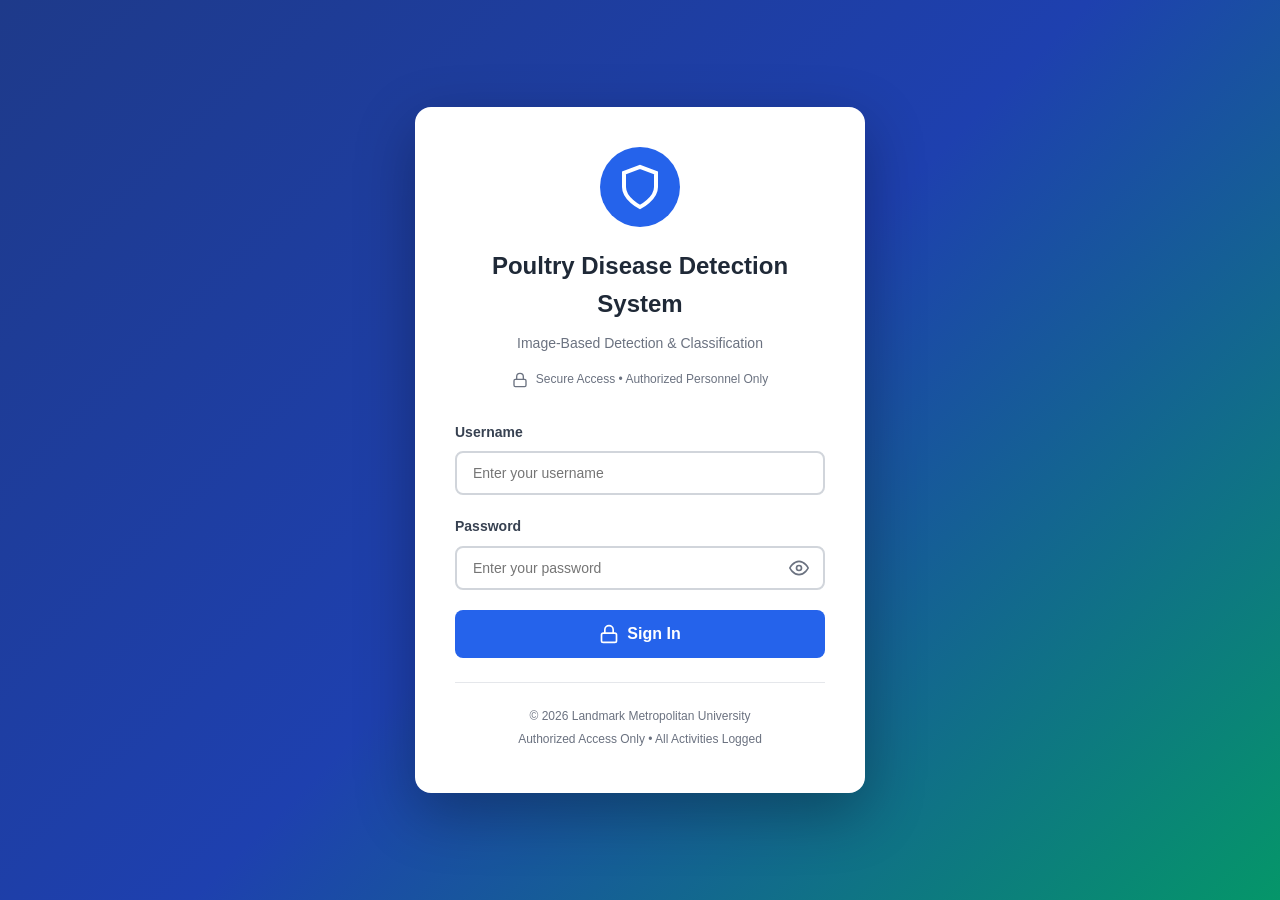
==== admin.html @ 33c9f05f "Add files via upload" ====
<!DOCTYPE html>
<html lang="en">
<head>
    <meta charset="UTF-8">
    <meta name="viewport" content="width=device-width, initial-scale=1.0">
    <title>Administrator Dashboard - Poultry Disease Detection</title>
    <link rel="stylesheet" href="styles.css">
</head>
<body>
    <div class="dashboard">
        <!-- Top Navigation -->
        <div class="top-nav">
            <div class="nav-container">
                <div class="nav-brand">
                    <svg class="nav-logo" viewBox="0 0 24 24" fill="none" stroke="currentColor" stroke-width="2">
                        <path d="M12 22s8-4 8-10V5l-8-3-8 3v7c0 6 8 10 8 10z"></path>
                    </svg>
                    <div>
                        <h1>Administrator Portal</h1>
                        <p id="adminName">System Administrator</p>
                    </div>
                </div>
                <div class="nav-actions">
                    <div class="nav-user">
                        <svg viewBox="0 0 24 24" fill="none" stroke="currentColor" stroke-width="2">
                            <path d="M20 21v-2a4 4 0 0 0-4-4H8a4 4 0 0 0-4 4v2"></path>
                            <circle cx="12" cy="7" r="4"></circle>
                        </svg>
                        <span id="userName">Admin</span>
                    </div>
                    <button class="logout-btn" onclick="logout()">
                        <svg viewBox="0 0 24 24" fill="none" stroke="currentColor" stroke-width="2">
                            <path d="M9 21H5a2 2 0 0 1-2-2V5a2 2 0 0 1 2-2h4"></path>
                            <polyline points="16 17 21 12 16 7"></polyline>
                            <line x1="21" y1="12" x2="9" y2="12"></line>
                        </svg>
                        Logout
                    </button>
                </div>
            </div>
        </div>

        <!-- Main Content -->
        <div class="main-content">
            <!-- Page Header -->
            <div class="page-header admin">
                <h1>System Administration</h1>
                <p>Manage farms, users, and system configuration</p>
            </div>

            <!-- Statistics -->
            <div class="stats-grid" id="statsGrid">
                <!-- Stats will be loaded here -->
            </div>

            <!-- Tabs -->
            <div class="card">
                <div class="tabs">
                    <button class="tab active" onclick="switchTab('farms')">Farm Management</button>
                    <button class="tab" onclick="switchTab('users')">User Management</button>
                    <button class="tab" onclick="switchTab('system')">System Configuration</button>
                </div>

                <!-- Farms Tab -->
                <div id="farmsTab" class="tab-content active">
                    <div class="card-header">
                        <h2 class="card-title">Registered Farms</h2>
                        <button class="btn btn-primary" onclick="openAddFarmModal()">
                            <svg viewBox="0 0 24 24" fill="none" stroke="currentColor" stroke-width="2">
                                <line x1="12" y1="5" x2="12" y2="19"></line>
                                <line x1="5" y1="12" x2="19" y2="12"></line>
                            </svg>
                            Add Farm
                        </button>
                    </div>
                    <div class="table-container">
                        <table id="farmsTable">
                            <thead>
                                <tr>
                                    <th>Farm Name</th>
                                    <th>Location</th>
                                    <th>Total Chicks</th>
                                    <th>Device ID</th>
                                    <th>Status</th>
                                    <th>Installed</th>
                                    <th>Actions</th>
                                </tr>
                            </thead>
                            <tbody id="farmsTableBody">
                                <!-- Farms will be loaded here -->
                            </tbody>
                        </table>
                    </div>
                    <div id="noFarms" class="empty-state" style="display: none;">
                        <svg viewBox="0 0 24 24" fill="none" stroke="currentColor" stroke-width="2">
                            <rect x="3" y="4" width="18" height="18" rx="2" ry="2"></rect>
                            <line x1="16" y1="2" x2="16" y2="6"></line>
                            <line x1="8" y1="2" x2="8" y2="6"></line>
                            <line x1="3" y1="10" x2="21" y2="10"></line>
                        </svg>
                        <p>No farms registered yet</p>
                        <small>Click "Add Farm" to register a new farm</small>
                    </div>
                </div>

                <!-- Users Tab -->
                <div id="usersTab" class="tab-content">
                    <div class="card-header">
                        <h2 class="card-title">System Users</h2>
                        <button class="btn btn-primary" onclick="openAddUserModal()">
                            <svg viewBox="0 0 24 24" fill="none" stroke="currentColor" stroke-width="2">
                                <line x1="12" y1="5" x2="12" y2="19"></line>
                                <line x1="5" y1="12" x2="19" y2="12"></line>
                            </svg>
                            Add User
                        </button>
                    </div>
                    <div class="table-container">
                        <table id="usersTable">
                            <thead>
                                <tr>
                                    <th>Name</th>
                                    <th>Username</th>
                                    <th>Role</th>
                                    <th>Email</th>
                                    <th>Phone</th>
                                    <th>Farm/Assignment</th>
                                    <th>Actions</th>
                                </tr>
                            </thead>
                            <tbody id="usersTableBody">
                                <!-- Users will be loaded here -->
                            </tbody>
                        </table>
                    </div>
                </div>

                <!-- System Tab -->
                <div id="systemTab" class="tab-content">
                    <h2 class="card-title mb-3">System Configuration</h2>
                    
                    <div class="form-group">
                        <label>Scan Interval Range</label>
                        <div class="form-grid">
                            <div>
                                <label>Minimum (hours)</label>
                                <input type="number" id="minScanInterval" value="2" min="1" max="24" class="form-control">
                            </div>
                            <div>
                                <label>Maximum (hours)</label>
                                <input type="number" id="maxScanInterval" value="4" min="1" max="24" class="form-control">
                            </div>
                        </div>
                        <small style="color: #6b7280; display: block; margin-top: 8px;">
                            ℹ️ This interval applies to all farms for automatic scanning
                        </small>
                    </div>

                    <div class="form-group">
                        <label>Alert Thresholds</label>
                        <div class="form-grid">
                            <div>
                                <label>Medium Risk (%)</label>
                                <input type="number" id="mediumRiskThreshold" value="15" min="0" max="100" class="form-control">
                            </div>
                            <div>
                                <label>High Risk (%)</label>
                                <input type="number" id="highRiskThreshold" value="30" min="0" max="100" class="form-control">
                            </div>
                        </div>
                    </div>

                    <div class="card" style="background: #f9fafb; padding: 20px; margin-top: 20px;">
                        <h3 class="mb-2">Model Information</h3>
                        <div class="form-grid">
                            <div>
                                <label>Detection Model</label>
                                <p style="font-weight: 600;">YOLOv5 v2.1</p>
                            </div>
                            <div>
                                <label>Classification Model</label>
                                <p style="font-weight: 600;">CNN ResNet50 v1.5</p>
                            </div>
                            <div>
                                <label>Last Updated</label>
                                <p style="font-weight: 600;">2026-02-01</p>
                            </div>
                            <div>
                                <label>Model Accuracy</label>
                                <p style="font-weight: 600;">94.9%</p>
                            </div>
                        </div>
                    </div>

                    <div style="margin-top: 24px; text-align: right;">
                        <button class="btn btn-primary" onclick="saveSystemConfig()">
                            Save Configuration
                        </button>
                    </div>
                </div>
            </div>
        </div>
    </div>

    <!-- Add/Edit Farm Modal -->
    <div id="farmModal" class="modal">
        <div class="modal-content">
            <div class="modal-header">
                <h2 id="farmModalTitle">Add New Farm</h2>
                <button class="close-modal" onclick="closeFarmModal()">
                    <svg viewBox="0 0 24 24" fill="none" stroke="currentColor" stroke-width="2">
                        <line x1="18" y1="6" x2="6" y2="18"></line>
                        <line x1="6" y1="6" x2="18" y2="18"></line>
                    </svg>
                </button>
            </div>
            <form id="farmForm">
                <input type="hidden" id="farmId">
                <div class="form-grid">
                    <div class="form-group full-width">
                        <label for="farmName">Farm Name *</label>
                        <input type="text" id="farmName" required>
                    </div>
                    <div class="form-group full-width">
                        <label for="farmLocation">Location *</label>
                        <input type="text" id="farmLocation" required>
                    </div>
                    <div class="form-group">
                        <label for="farmChicks">Total Chicks *</label>
                        <input type="number" id="farmChicks" required min="1">
                    </div>
                    <div class="form-group">
                        <label for="farmDevice">Device ID *</label>
                        <input type="text" id="farmDevice" required>
                    </div>
                    <div class="form-group">
                        <label for="farmStatus">Status</label>
                        <select id="farmStatus">
                            <option value="active">Active</option>
                            <option value="maintenance">Maintenance</option>
                            <option value="inactive">Inactive</option>
                        </select>
                    </div>
                    <div class="form-group">
                        <label for="farmInstallDate">Install Date *</label>
                        <input type="date" id="farmInstallDate" required>
                    </div>
                    <div class="form-group full-width">
                        <label for="farmImage">Farm Thermal Camera Image/Video *</label>
                        <input type="file" id="farmImage" accept="image/*,video/*" onchange="previewFarmMedia(event)">
                        <small style="color: #6b7280; display: block; margin-top: 4px;">
                            Upload an image or video of the farm's thermal camera feed
                        </small>
                    </div>
                    <div class="form-group full-width" id="mediaPreviewContainer" style="display: none;">
                        <label>Preview</label>
                        <div style="border: 2px solid #e5e7eb; border-radius: 8px; padding: 16px; background: #f9fafb;">
                            <img id="imagePreview" style="display: none; max-width: 100%; border-radius: 4px;" />
                            <video id="videoPreview" style="display: none; max-width: 100%; border-radius: 4px;" controls></video>
                        </div>
                    </div>
                </div>
                <div class="modal-footer">
                    <button type="button" class="btn btn-secondary" onclick="closeFarmModal()">Cancel</button>
                    <button type="submit" class="btn btn-primary">Save Farm</button>
                </div>
            </form>
        </div>
    </div>

    <!-- Add/Edit User Modal -->
    <div id="userModal" class="modal">
        <div class="modal-content">
            <div class="modal-header">
                <h2 id="userModalTitle">Add New User</h2>
                <button class="close-modal" onclick="closeUserModal()">
                    <svg viewBox="0 0 24 24" fill="none" stroke="currentColor" stroke-width="2">
                        <line x1="18" y1="6" x2="6" y2="18"></line>
                        <line x1="6" y1="6" x2="18" y2="18"></line>
                    </svg>
                </button>
            </div>
            <form id="userForm">
                <input type="hidden" id="userId">
                <div class="form-grid">
                    <div class="form-group">
                        <label for="userFullName">Full Name *</label>
                        <input type="text" id="userFullName" required>
                    </div>
                    <div class="form-group">
                        <label for="userRole">Role *</label>
                        <select id="userRole" onchange="handleRoleChange()" required>
                            <option value="">Select Role</option>
                            <option value="farmer">Farmer</option>
                            <option value="veterinarian">Veterinarian</option>
                            <option value="administrator">Administrator</option>
                        </select>
                    </div>
                    <div class="form-group">
                        <label for="userUsername">Username *</label>
                        <input type="text" id="userUsername" required>
                    </div>
                    <div class="form-group">
                        <label for="userPassword">Password *</label>
                        <input type="password" id="userPassword" required>
                    </div>
                    <div class="form-group">
                        <label for="userEmail">Email *</label>
                        <input type="email" id="userEmail" required>
                    </div>
                    <div class="form-group">
                        <label for="userPhone">Phone</label>
                        <input type="tel" id="userPhone">
                    </div>
                    <div class="form-group full-width" id="farmAssignmentGroup" style="display: none;">
                        <label id="farmAssignmentLabel">Assign Farm</label>
                        <select id="userFarm" multiple size="5">
                            <!-- Farms will be loaded here -->
                        </select>
                        <small style="color: #6b7280; display: block; margin-top: 4px;">Hold Ctrl/Cmd to select multiple farms</small>
                    </div>
                </div>
                <div class="modal-footer">
                    <button type="button" class="btn btn-secondary" onclick="closeUserModal()">Cancel</button>
                    <button type="submit" class="btn btn-primary">Save User</button>
                </div>
            </form>
        </div>
    </div>

    <script src="app.js"></script>
    <script src="admin.js"></script>
</body>
</html>
---- styles.css ----
/* Reset and Base Styles */
* {
    margin: 0;
    padding: 0;
    box-sizing: border-box;
}

body {
    font-family: -apple-system, BlinkMacSystemFont, 'Segoe UI', Roboto, 'Helvetica Neue', Arial, sans-serif;
    line-height: 1.6;
    color: #333;
    background-color: #f5f5f5;
}

/* Login Page Styles */
.login-container {
    min-height: 100vh;
    display: flex;
    align-items: center;
    justify-content: center;
    background: linear-gradient(135deg, #1e3a8a 0%, #1e40af 50%, #059669 100%);
    padding: 20px;
}

.login-box {
    background: white;
    border-radius: 16px;
    box-shadow: 0 20px 60px rgba(0, 0, 0, 0.3);
    max-width: 450px;
    width: 100%;
    padding: 40px;
}

.login-header {
    text-align: center;
    margin-bottom: 32px;
}

.logo-circle {
    width: 80px;
    height: 80px;
    background: #2563eb;
    border-radius: 50%;
    display: flex;
    align-items: center;
    justify-content: center;
    margin: 0 auto 20px;
    color: white;
}

.login-header h1 {
    font-size: 24px;
    font-weight: 700;
    color: #1f2937;
    margin-bottom: 8px;
}

.subtitle {
    color: #6b7280;
    font-size: 14px;
    margin-bottom: 16px;
}

.secure-badge {
    display: flex;
    align-items: center;
    justify-content: center;
    gap: 8px;
    color: #6b7280;
    font-size: 12px;
}

.secure-badge svg {
    color: #6b7280;
}

.login-form {
    margin-bottom: 24px;
}

.form-group {
    margin-bottom: 20px;
}

.form-group label {
    display: block;
    font-size: 14px;
    font-weight: 600;
    color: #374151;
    margin-bottom: 8px;
}

.form-group input {
    width: 100%;
    padding: 12px 16px;
    border: 2px solid #d1d5db;
    border-radius: 8px;
    font-size: 14px;
    transition: all 0.3s;
}

.form-group input:focus {
    outline: none;
    border-color: #2563eb;
}

.password-input {
    position: relative;
}

.toggle-password {
    position: absolute;
    right: 12px;
    top: 50%;
    transform: translateY(-50%);
    background: none;
    border: none;
    cursor: pointer;
    color: #6b7280;
    padding: 4px;
    display: flex;
    align-items: center;
}

.toggle-password:hover {
    color: #374151;
}

.error-message {
    background: #fef2f2;
    border-left: 4px solid #ef4444;
    padding: 12px;
    border-radius: 8px;
    display: flex;
    align-items: center;
    gap: 8px;
    margin-bottom: 20px;
}

.error-message svg {
    color: #ef4444;
    flex-shrink: 0;
}

.error-message span {
    color: #b91c1c;
    font-size: 14px;
    font-weight: 600;
}

.login-button {
    width: 100%;
    padding: 14px;
    background: #2563eb;
    color: white;
    border: none;
    border-radius: 8px;
    font-size: 16px;
    font-weight: 600;
    cursor: pointer;
    display: flex;
    align-items: center;
    justify-content: center;
    gap: 8px;
    transition: background 0.3s;
}

.login-button:hover {
    background: #1d4ed8;
}

.login-footer {
    text-align: center;
    padding-top: 24px;
    border-top: 1px solid #e5e7eb;
    color: #6b7280;
    font-size: 12px;
}

.login-footer p {
    margin-bottom: 4px;
}

/* Dashboard Styles */
.dashboard {
    min-height: 100vh;
    display: flex;
    flex-direction: column;
}

.top-nav {
    background: white;
    border-bottom: 1px solid #e5e7eb;
    box-shadow: 0 1px 3px rgba(0, 0, 0, 0.1);
}

.nav-container {
    max-width: 1400px;
    margin: 0 auto;
    padding: 16px 24px;
    display: flex;
    align-items: center;
    justify-content: space-between;
}

.nav-brand {
    display: flex;
    align-items: center;
    gap: 16px;
}

.nav-logo {
    width: 40px;
    height: 40px;
    color: #2563eb;
}

.nav-brand h1 {
    font-size: 18px;
    font-weight: 700;
    color: #1f2937;
}

.nav-brand p {
    font-size: 13px;
    color: #6b7280;
}

.nav-actions {
    display: flex;
    align-items: center;
    gap: 12px;
}

.nav-user {
    display: flex;
    align-items: center;
    gap: 8px;
    background: #f3f4f6;
    padding: 8px 16px;
    border-radius: 8px;
}

.nav-user svg {
    color: #6b7280;
    width: 20px;
    height: 20px;
}

.nav-user span {
    font-size: 14px;
    font-weight: 600;
    color: #374151;
}

.logout-btn {
    display: flex;
    align-items: center;
    gap: 8px;
    padding: 10px 20px;
    background: #ef4444;
    color: white;
    border: none;
    border-radius: 8px;
    font-size: 14px;
    font-weight: 600;
    cursor: pointer;
    transition: background 0.3s;
}

.logout-btn:hover {
    background: #dc2626;
}

.logout-btn svg {
    width: 16px;
    height: 16px;
}

.main-content {
    max-width: 1400px;
    margin: 0 auto;
    padding: 24px;
    width: 100%;
}

.page-header {
    background: linear-gradient(135deg, #2563eb 0%, #1d4ed8 100%);
    color: white;
    padding: 32px;
    border-radius: 12px;
    margin-bottom: 24px;
    box-shadow: 0 4px 6px rgba(0, 0, 0, 0.1);
}

.page-header.admin {
    background: linear-gradient(135deg, #7c3aed 0%, #6d28d9 100%);
}

.page-header.farmer {
    background: linear-gradient(135deg, #059669 0%, #047857 100%);
}

.page-header h1 {
    font-size: 32px;
    font-weight: 700;
    margin-bottom: 8px;
}

.page-header p {
    font-size: 14px;
    opacity: 0.9;
}

.stats-grid {
    display: grid;
    grid-template-columns: repeat(auto-fit, minmax(250px, 1fr));
    gap: 20px;
    margin-bottom: 24px;
}

.stat-card {
    background: white;
    padding: 24px;
    border-radius: 12px;
    box-shadow: 0 1px 3px rgba(0, 0, 0, 0.1);
    border-left: 4px solid;
}

.stat-card.blue { border-left-color: #2563eb; }
.stat-card.green { border-left-color: #059669; }
.stat-card.red { border-left-color: #ef4444; }
.stat-card.purple { border-left-color: #7c3aed; }
.stat-card.orange { border-left-color: #f59e0b; }

.stat-header {
    display: flex;
    justify-content: space-between;
    align-items: center;
    margin-bottom: 12px;
}

.stat-icon {
    width: 32px;
    height: 32px;
}

.stat-icon.blue { color: #2563eb; }
.stat-icon.green { color: #059669; }
.stat-icon.red { color: #ef4444; }
.stat-icon.purple { color: #7c3aed; }
.stat-icon.orange { color: #f59e0b; }

.stat-label {
    font-size: 12px;
    color: #6b7280;
}

.stat-value {
    font-size: 36px;
    font-weight: 700;
    color: #1f2937;
    margin-bottom: 4px;
}

.stat-description {
    font-size: 13px;
    color: #6b7280;
}

.card {
    background: white;
    border-radius: 12px;
    box-shadow: 0 1px 3px rgba(0, 0, 0, 0.1);
    padding: 24px;
    margin-bottom: 24px;
}

.card-header {
    display: flex;
    justify-content: space-between;
    align-items: center;
    margin-bottom: 20px;
}

.card-title {
    font-size: 20px;
    font-weight: 700;
    color: #1f2937;
    display: flex;
    align-items: center;
    gap: 8px;
}

.card-title svg {
    width: 24px;
    height: 24px;
    color: #2563eb;
}

.btn {
    padding: 10px 20px;
    border: none;
    border-radius: 8px;
    font-size: 14px;
    font-weight: 600;
    cursor: pointer;
    display: inline-flex;
    align-items: center;
    gap: 8px;
    transition: all 0.3s;
}

.btn svg {
    width: 16px;
    height: 16px;
}

.btn-primary {
    background: #2563eb;
    color: white;
}

.btn-primary:hover {
    background: #1d4ed8;
}

.btn-success {
    background: #059669;
    color: white;
}

.btn-success:hover {
    background: #047857;
}

.btn-danger {
    background: #ef4444;
    color: white;
}

.btn-danger:hover {
    background: #dc2626;
}

.btn-secondary {
    background: #6b7280;
    color: white;
}

.btn-secondary:hover {
    background: #4b5563;
}

.table-container {
    overflow-x: auto;
}

table {
    width: 100%;
    border-collapse: collapse;
}

thead {
    background: #f9fafb;
}

th {
    padding: 12px 16px;
    text-align: left;
    font-size: 12px;
    font-weight: 600;
    color: #6b7280;
    text-transform: uppercase;
    border-bottom: 2px solid #e5e7eb;
}

td {
    padding: 16px;
    border-bottom: 1px solid #e5e7eb;
    font-size: 14px;
    color: #374151;
}

tr:hover {
    background: #f9fafb;
}

.badge {
    display: inline-block;
    padding: 4px 12px;
    border-radius: 12px;
    font-size: 12px;
    font-weight: 600;
}

.badge.success {
    background: #d1fae5;
    color: #065f46;
}

.badge.warning {
    background: #fef3c7;
    color: #92400e;
}

.badge.danger {
    background: #fee2e2;
    color: #991b1b;
}

.badge.info {
    background: #dbeafe;
    color: #1e40af;
}

.badge.purple {
    background: #ede9fe;
    color: #5b21b6;
}

.action-buttons {
    display: flex;
    gap: 8px;
}

.icon-btn {
    background: none;
    border: none;
    cursor: pointer;
    padding: 4px;
    border-radius: 4px;
    transition: background 0.3s;
}

.icon-btn:hover {
    background: #f3f4f6;
}

.icon-btn svg {
    width: 18px;
    height: 18px;
}

.icon-btn.edit svg {
    color: #2563eb;
}

.icon-btn.delete svg {
    color: #ef4444;
}

/* Modal Styles */
.modal {
    display: none;
    position: fixed;
    top: 0;
    left: 0;
    width: 100%;
    height: 100%;
    background: rgba(0, 0, 0, 0.5);
    z-index: 1000;
    align-items: center;
    justify-content: center;
}

.modal.active {
    display: flex;
}

.modal-content {
    background: white;
    border-radius: 12px;
    padding: 32px;
    max-width: 600px;
    width: 90%;
    max-height: 90vh;
    overflow-y: auto;
}

.modal-header {
    display: flex;
    justify-content: space-between;
    align-items: center;
    margin-bottom: 24px;
}

.modal-header h2 {
    font-size: 24px;
    font-weight: 700;
    color: #1f2937;
}

.close-modal {
    background: none;
    border: none;
    cursor: pointer;
    padding: 4px;
    color: #6b7280;
}

.close-modal:hover {
    color: #374151;
}

.close-modal svg {
    width: 24px;
    height: 24px;
}

.form-grid {
    display: grid;
    grid-template-columns: repeat(2, 1fr);
    gap: 16px;
    margin-bottom: 24px;
}

.form-group.full-width {
    grid-column: 1 / -1;
}

.modal-footer {
    display: flex;
    justify-content: flex-end;
    gap: 12px;
    margin-top: 24px;
}

/* Tab Styles */
.tabs {
    display: flex;
    gap: 16px;
    border-bottom: 2px solid #e5e7eb;
    margin-bottom: 24px;
}

.tab {
    padding: 12px 24px;
    background: none;
    border: none;
    font-size: 15px;
    font-weight: 600;
    color: #6b7280;
    cursor: pointer;
    border-bottom: 3px solid transparent;
    transition: all 0.3s;
}

.tab.active {
    color: #2563eb;
    border-bottom-color: #2563eb;
}

.tab-content {
    display: none;
}

.tab-content.active {
    display: block;
}

/* Empty State */
.empty-state {
    text-align: center;
    padding: 60px 20px;
    color: #6b7280;
}

.empty-state svg {
    width: 64px;
    height: 64px;
    margin: 0 auto 16px;
    opacity: 0.3;
}

.empty-state p {
    font-size: 16px;
    margin-bottom: 8px;
}

.empty-state small {
    font-size: 14px;
}

/* Responsive */
@media (max-width: 768px) {
    .stats-grid {
        grid-template-columns: 1fr;
    }

    .form-grid {
        grid-template-columns: 1fr;
    }

    .nav-container {
        flex-direction: column;
        gap: 12px;
    }

    .card-header {
        flex-direction: column;
        align-items: flex-start;
        gap: 12px;
    }
}

/* Utility Classes */
.text-center {
    text-align: center;
}

.mb-0 { margin-bottom: 0; }
.mb-1 { margin-bottom: 8px; }
.mb-2 { margin-bottom: 16px; }
.mb-3 { margin-bottom: 24px; }

.mt-0 { margin-top: 0; }
.mt-1 { margin-top: 8px; }
.mt-2 { margin-top: 16px; }
.mt-3 { margin-top: 24px; }

.hidden {
    display: none !important;
}

/* Farmer Dashboard Specific */
.next-scan-info {
    background: rgba(255, 255, 255, 0.15);
    padding: 16px 24px;
    border-radius: 12px;
    text-align: right;
}

.alert-banner {
    background: linear-gradient(135deg, #dc2626 0%, #ef4444 100%);
    color: white;
    padding: 20px 24px;
    border-radius: 12px;
    margin-bottom: 24px;
    box-shadow: 0 4px 6px rgba(0, 0, 0, 0.1);
    animation: slideDown 0.3s ease;
}

@keyframes slideDown {
    from {
        opacity: 0;
        transform: translateY(-20px);
    }
    to {
        opacity: 1;
        transform: translateY(0);
    }
}

@keyframes pulse {
    0%, 100% {
        opacity: 1;
    }
    50% {
        opacity: 0.5;
    }
}

/* Camera Feed Styles */
.camera-container {
    position: relative;
    background: #000;
    border-radius: 8px;
    overflow: hidden;
    aspect-ratio: 16/9;
    margin-bottom: 16px;
}

.camera-placeholder {
    display: flex;
    flex-direction: column;
    align-items: center;
    justify-content: center;
    height: 100%;
    color: #6b7280;
    padding: 40px;
    text-align: center;
}

.camera-placeholder svg {
    margin-bottom: 16px;
    opacity: 0.5;
}

.camera-placeholder p {
    margin-bottom: 16px;
    font-size: 16px;
}

.camera-image,
.detection-canvas {
    width: 100%;
    height: 100%;
    object-fit: contain;
}

.detection-canvas {
    position: absolute;
    top: 0;
    left: 0;
}

.camera-info {
    position: absolute;
    top: 16px;
    left: 16px;
    color: white;
    z-index: 10;
}

/* Scan Controls */
.scan-controls {
    margin-bottom: 16px;
}

.button-group {
    display: flex;
    gap: 12px;
}

.btn-large {
    flex: 1;
    padding: 16px 24px;
    font-size: 16px;
}

.scan-progress {
    margin-bottom: 16px;
    padding: 16px;
    background: #f3f4f6;
    border-radius: 8px;
}

.progress-bar {
    width: 100%;
    height: 8px;
    background: #e5e7eb;
    border-radius: 4px;
    overflow: hidden;
    margin-bottom: 12px;
}

.progress-fill {
    height: 100%;
    background: linear-gradient(90deg, #2563eb 0%, #3b82f6 100%);
    width: 0%;
    transition: width 0.3s ease;
    border-radius: 4px;
}

#scanStatus {
    margin: 0;
    font-size: 14px;
    font-weight: 600;
    color: #374151;
    text-align: center;
}

/* Detection Results */
.detection-results {
    padding: 16px;
    background: #f9fafb;
    border-radius: 8px;
}

.detection-stat {
    text-align: center;
    padding: 16px;
    border-radius: 8px;
    border-left: 4px solid;
}

.detection-stat.healthy {
    background: #d1fae5;
    border-left-color: #059669;
}

.detection-stat.coccidiosis {
    background: #fee2e2;
    border-left-color: #ef4444;
}

.detection-stat.salmonella {
    background: #fed7aa;
    border-left-color: #f97316;
}

.detection-stat.other {
    background: #fef3c7;
    border-left-color: #eab308;
}

.detection-label {
    font-size: 12px;
    color: #6b7280;
    margin-bottom: 4px;
    font-weight: 600;
    text-transform: uppercase;
}

.detection-value {
    font-size: 28px;
    font-weight: 700;
    color: #1f2937;
}

/* Notifications List */
.notifications-list {
    max-height: 500px;
    overflow-y: auto;
}

.notification-item {
    padding: 16px;
    border-bottom: 1px solid #e5e7eb;
    cursor: pointer;
    transition: background 0.2s;
}

.notification-item:hover {
    background: #f9fafb;
}

.notification-item:last-child {
    border-bottom: none;
}

.notification-item.unread {
    background: #eff6ff;
    border-left: 4px solid #2563eb;
}

.notification-item.critical {
    background: #fef2f2;
    border-left: 4px solid #ef4444;
}

.notification-item.warning {
    background: #fffbeb;
    border-left: 4px solid #f59e0b;
}

.notification-header {
    display: flex;
    justify-content: space-between;
    align-items: start;
    margin-bottom: 8px;
}

.notification-title {
    font-weight: 700;
    font-size: 14px;
    color: #1f2937;
}

.notification-time {
    font-size: 12px;
    color: #6b7280;
}

.notification-message {
    font-size: 13px;
    color: #4b5563;
    margin-bottom: 8px;
}

.notification-meta {
    display: flex;
    gap: 16px;
    font-size: 12px;
    color: #6b7280;
}

.vet-response {
    margin-top: 12px;
    padding: 12px;
    background: #dbeafe;
    border-radius: 6px;
    border-left: 3px solid #2563eb;
}

.vet-response-header {
    font-weight: 700;
    font-size: 12px;
    color: #1e40af;
    margin-bottom: 4px;
}

.vet-response-text {
    font-size: 13px;
    color: #1e3a8a;
}

/* Responsive adjustments */
@media (max-width: 1024px) {
    .main-content > div[style*="grid-template-columns: 2fr 1fr"] {
        grid-template-columns: 1fr !important;
    }
}

select {
    width: 100%;
    padding: 12px 16px;
    border: 2px solid #d1d5db;
    border-radius: 8px;
    font-size: 14px;
    transition: all 0.3s;
    background: white;
}

select:focus {
    outline: none;
    border-color: #2563eb;
}
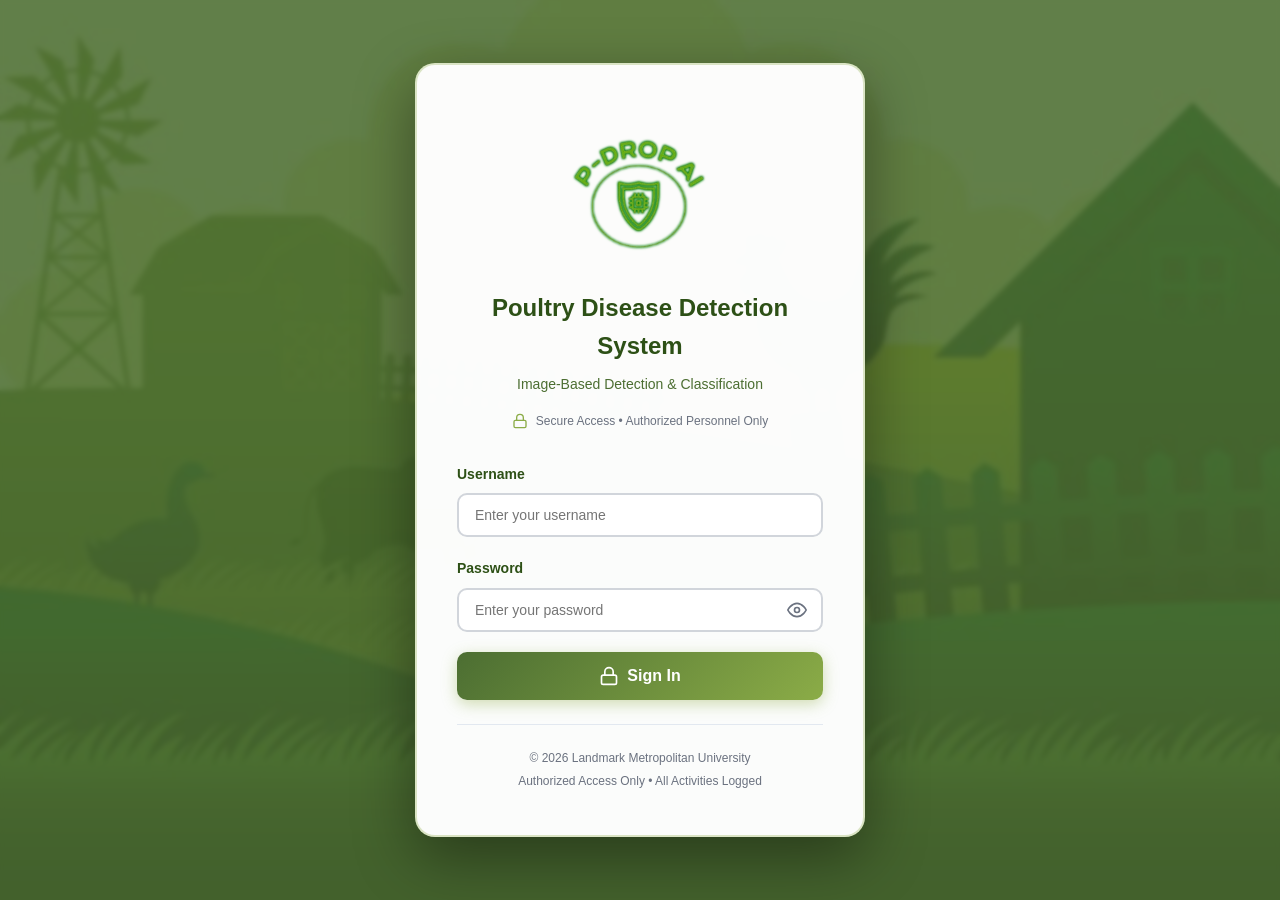
==== commit f7820000: "doen" ====
--- a/admin.html
+++ b/admin.html
@@ -12,9 +12,9 @@
         <div class="top-nav">
             <div class="nav-container">
                 <div class="nav-brand">
-                    <svg class="nav-logo" viewBox="0 0 24 24" fill="none" stroke="currentColor" stroke-width="2">
-                        <path d="M12 22s8-4 8-10V5l-8-3-8 3v7c0 6 8 10 8 10z"></path>
-                    </svg>
+                    <div class="logo-circle">
+                        <img src="logo/logo.png" alt="" style="width: 5.5em; height: 6em; filter: brightness(0) invert(1) drop-shadow(0 0 0.5px white);">
+                    </div>
                     <div>
                         <h1>Administrator Portal</h1>
                         <p id="adminName">System Administrator</p>
--- a/styles.css
+++ b/styles.css
@@ -8,8 +8,9 @@
 body {
     font-family: -apple-system, BlinkMacSystemFont, 'Segoe UI', Roboto, 'Helvetica Neue', Arial, sans-serif;
     line-height: 1.6;
-    color: #333;
-    background-color: #f5f5f5;
+    color: #2d3748;
+    background: #f7fafc;
+    min-height: 100vh;
 }
 
 /* Login Page Styles */
@@ -18,17 +19,32 @@
     display: flex;
     align-items: center;
     justify-content: center;
-    background: linear-gradient(135deg, #1e3a8a 0%, #1e40af 50%, #059669 100%);
+    background: url('background/back1.JPG') center center / cover no-repeat;
+    position: relative;
     padding: 20px;
 }
 
+.login-container::before {
+    content: '';
+    position: absolute;
+    top: 0;
+    left: 0;
+    right: 0;
+    bottom: 0;
+    background: rgba(76, 110, 50, 0.85);
+    backdrop-filter: blur(2px);
+}
+
 .login-box {
-    background: white;
-    border-radius: 16px;
-    box-shadow: 0 20px 60px rgba(0, 0, 0, 0.3);
+    background: rgba(255, 255, 255, 0.98);
+    border-radius: 20px;
+    box-shadow: 0 20px 60px rgba(0, 0, 0, 0.4);
     max-width: 450px;
     width: 100%;
     padding: 40px;
+    position: relative;
+    z-index: 1;
+    border: 2px solid rgba(139, 172, 71, 0.3);
 }
 
 .login-header {
@@ -37,26 +53,23 @@
 }
 
 .logo-circle {
-    width: 80px;
-    height: 80px;
-    background: #2563eb;
-    border-radius: 50%;
-    display: flex;
-    align-items: center;
-    justify-content: center;
-    margin: 0 auto 20px;
-    color: white;
-}
+    img{
+     height: 11em;
+     width: 11em;
+     filter: drop-shadow(0 0 1px green)
+             drop-shadow(0 0 1px green);
+    }
+ }
 
 .login-header h1 {
     font-size: 24px;
     font-weight: 700;
-    color: #1f2937;
+    color: #2d5016;
     margin-bottom: 8px;
 }
 
 .subtitle {
-    color: #6b7280;
+    color: #4c6e32;
     font-size: 14px;
     margin-bottom: 16px;
 }
@@ -71,7 +84,7 @@
 }
 
 .secure-badge svg {
-    color: #6b7280;
+    color: #8bac47;
 }
 
 .login-form {
@@ -86,7 +99,7 @@
     display: block;
     font-size: 14px;
     font-weight: 600;
-    color: #374151;
+    color: #2d5016;
     margin-bottom: 8px;
 }
 
@@ -94,14 +107,15 @@
     width: 100%;
     padding: 12px 16px;
     border: 2px solid #d1d5db;
-    border-radius: 8px;
+    border-radius: 10px;
     font-size: 14px;
     transition: all 0.3s;
 }
 
 .form-group input:focus {
     outline: none;
-    border-color: #2563eb;
+    border-color: #8bac47;
+    box-shadow: 0 0 0 3px rgba(139, 172, 71, 0.1);
 }
 
 .password-input {
@@ -123,12 +137,12 @@
 }
 
 .toggle-password:hover {
-    color: #374151;
+    color: #2d3748;
 }
 
 .error-message {
-    background: #fef2f2;
-    border-left: 4px solid #ef4444;
+    background: #fff5f5;
+    border-left: 4px solid #fc8181;
     padding: 12px;
     border-radius: 8px;
     display: flex;
@@ -138,12 +152,12 @@
 }
 
 .error-message svg {
-    color: #ef4444;
+    color: #fc8181;
     flex-shrink: 0;
 }
 
 .error-message span {
-    color: #b91c1c;
+    color: #c53030;
     font-size: 14px;
     font-weight: 600;
 }
@@ -151,10 +165,10 @@
 .login-button {
     width: 100%;
     padding: 14px;
-    background: #2563eb;
+    background: linear-gradient(135deg, #4c6e32 0%, #8bac47 100%);
     color: white;
     border: none;
-    border-radius: 8px;
+    border-radius: 10px;
     font-size: 16px;
     font-weight: 600;
     cursor: pointer;
@@ -162,17 +176,19 @@
     align-items: center;
     justify-content: center;
     gap: 8px;
-    transition: background 0.3s;
+    transition: all 0.3s;
+    box-shadow: 0 4px 15px rgba(139, 172, 71, 0.4);
 }
 
 .login-button:hover {
-    background: #1d4ed8;
+    transform: translateY(-2px);
+    box-shadow: 0 6px 20px rgba(139, 172, 71, 0.5);
 }
 
 .login-footer {
     text-align: center;
     padding-top: 24px;
-    border-top: 1px solid #e5e7eb;
+    border-top: 1px solid #e2e8f0;
     color: #6b7280;
     font-size: 12px;
 }
@@ -186,12 +202,13 @@
     min-height: 100vh;
     display: flex;
     flex-direction: column;
+    background: linear-gradient(to bottom, #f8f9fa 0%, #e9f0e5 100%);
 }
 
 .top-nav {
-    background: white;
-    border-bottom: 1px solid #e5e7eb;
-    box-shadow: 0 1px 3px rgba(0, 0, 0, 0.1);
+    background: linear-gradient(135deg, #4c6e32 0%, #5d8337 100%);
+    box-shadow: 0 2px 10px rgba(0, 0, 0, 0.1);
+    border-bottom: 3px solid #8bac47;
 }
 
 .nav-container {
@@ -212,18 +229,18 @@
 .nav-logo {
     width: 40px;
     height: 40px;
-    color: #2563eb;
+    color: #d4e157;
 }
 
 .nav-brand h1 {
     font-size: 18px;
     font-weight: 700;
-    color: #1f2937;
+    color: white;
 }
 
 .nav-brand p {
     font-size: 13px;
-    color: #6b7280;
+    color: rgba(255, 255, 255, 0.9);
 }
 
 .nav-actions {
@@ -236,13 +253,14 @@
     display: flex;
     align-items: center;
     gap: 8px;
-    background: #f3f4f6;
+    background: rgba(255, 255, 255, 0.15);
     padding: 8px 16px;
-    border-radius: 8px;
+    border-radius: 10px;
+    backdrop-filter: blur(10px);
 }
 
 .nav-user svg {
-    color: #6b7280;
+    color: #d4e157;
     width: 20px;
     height: 20px;
 }
@@ -250,7 +268,7 @@
 .nav-user span {
     font-size: 14px;
     font-weight: 600;
-    color: #374151;
+    color: white;
 }
 
 .logout-btn {
@@ -258,18 +276,20 @@
     align-items: center;
     gap: 8px;
     padding: 10px 20px;
-    background: #ef4444;
+    background: #dc3545;
     color: white;
     border: none;
-    border-radius: 8px;
+    border-radius: 10px;
     font-size: 14px;
     font-weight: 600;
     cursor: pointer;
-    transition: background 0.3s;
+    transition: all 0.3s;
 }
 
 .logout-btn:hover {
-    background: #dc2626;
+    background: #c82333;
+    transform: translateY(-1px);
+    box-shadow: 0 4px 12px rgba(220, 53, 69, 0.3);
 }
 
 .logout-btn svg {
@@ -285,31 +305,49 @@
 }
 
 .page-header {
-    background: linear-gradient(135deg, #2563eb 0%, #1d4ed8 100%);
+    background: linear-gradient(135deg, #4c6e32 0%, #6d9138 100%);
     color: white;
     padding: 32px;
-    border-radius: 12px;
+    border-radius: 16px;
     margin-bottom: 24px;
-    box-shadow: 0 4px 6px rgba(0, 0, 0, 0.1);
+    box-shadow: 0 4px 20px rgba(76, 110, 50, 0.3);
+    position: relative;
+    overflow: hidden;
+}
+
+.page-header::before {
+    content: '';
+    position: absolute;
+    top: -50%;
+    right: -10%;
+    width: 400px;
+    height: 400px;
+    background: url('background/back1.JPG') center center / cover no-repeat;
+    opacity: 0.15;
+    border-radius: 50%;
 }
 
 .page-header.admin {
-    background: linear-gradient(135deg, #7c3aed 0%, #6d28d9 100%);
+    background: linear-gradient(135deg, #5d8337 0%, #7aa83f 100%);
 }
 
 .page-header.farmer {
-    background: linear-gradient(135deg, #059669 0%, #047857 100%);
+    background: linear-gradient(135deg, #4c6e32 0%, #6d9138 100%);
 }
 
 .page-header h1 {
     font-size: 32px;
     font-weight: 700;
     margin-bottom: 8px;
+    position: relative;
+    z-index: 1;
 }
 
 .page-header p {
     font-size: 14px;
-    opacity: 0.9;
+    opacity: 0.95;
+    position: relative;
+    z-index: 1;
 }
 
 .stats-grid {
@@ -322,15 +360,21 @@
 .stat-card {
     background: white;
     padding: 24px;
-    border-radius: 12px;
-    box-shadow: 0 1px 3px rgba(0, 0, 0, 0.1);
+    border-radius: 16px;
+    box-shadow: 0 2px 10px rgba(0, 0, 0, 0.08);
     border-left: 4px solid;
-}
-
-.stat-card.blue { border-left-color: #2563eb; }
-.stat-card.green { border-left-color: #059669; }
-.stat-card.red { border-left-color: #ef4444; }
-.stat-card.purple { border-left-color: #7c3aed; }
+    transition: all 0.3s;
+}
+
+.stat-card:hover {
+    transform: translateY(-4px);
+    box-shadow: 0 8px 20px rgba(0, 0, 0, 0.12);
+}
+
+.stat-card.blue { border-left-color: #5d8337; }
+.stat-card.green { border-left-color: #8bac47; }
+.stat-card.red { border-left-color: #dc3545; }
+.stat-card.purple { border-left-color: #7aa83f; }
 .stat-card.orange { border-left-color: #f59e0b; }
 
 .stat-header {
@@ -345,21 +389,24 @@
     height: 32px;
 }
 
-.stat-icon.blue { color: #2563eb; }
-.stat-icon.green { color: #059669; }
-.stat-icon.red { color: #ef4444; }
-.stat-icon.purple { color: #7c3aed; }
+.stat-icon.blue { color: #5d8337; }
+.stat-icon.green { color: #8bac47; }
+.stat-icon.red { color: #dc3545; }
+.stat-icon.purple { color: #7aa83f; }
 .stat-icon.orange { color: #f59e0b; }
 
 .stat-label {
     font-size: 12px;
     color: #6b7280;
+    text-transform: uppercase;
+    font-weight: 600;
+    letter-spacing: 0.5px;
 }
 
 .stat-value {
     font-size: 36px;
     font-weight: 700;
-    color: #1f2937;
+    color: #2d3748;
     margin-bottom: 4px;
 }
 
@@ -370,8 +417,8 @@
 
 .card {
     background: white;
-    border-radius: 12px;
-    box-shadow: 0 1px 3px rgba(0, 0, 0, 0.1);
+    border-radius: 16px;
+    box-shadow: 0 2px 10px rgba(0, 0, 0, 0.08);
     padding: 24px;
     margin-bottom: 24px;
 }
@@ -381,12 +428,14 @@
     justify-content: space-between;
     align-items: center;
     margin-bottom: 20px;
+    padding-bottom: 16px;
+    border-bottom: 2px solid #f7fafc;
 }
 
 .card-title {
     font-size: 20px;
     font-weight: 700;
-    color: #1f2937;
+    color: #2d3748;
     display: flex;
     align-items: center;
     gap: 8px;
@@ -395,13 +444,13 @@
 .card-title svg {
     width: 24px;
     height: 24px;
-    color: #2563eb;
+    color: #6d9138;
 }
 
 .btn {
     padding: 10px 20px;
     border: none;
-    border-radius: 8px;
+    border-radius: 10px;
     font-size: 14px;
     font-weight: 600;
     cursor: pointer;
@@ -417,30 +466,33 @@
 }
 
 .btn-primary {
-    background: #2563eb;
+    background: linear-gradient(135deg, #4c6e32 0%, #8bac47 100%);
     color: white;
+    box-shadow: 0 2px 8px rgba(139, 172, 71, 0.3);
 }
 
 .btn-primary:hover {
-    background: #1d4ed8;
+    transform: translateY(-2px);
+    box-shadow: 0 4px 12px rgba(139, 172, 71, 0.4);
 }
 
 .btn-success {
-    background: #059669;
+    background: #8bac47;
     color: white;
 }
 
 .btn-success:hover {
-    background: #047857;
+    background: #7a9b3d;
+    transform: translateY(-1px);
 }
 
 .btn-danger {
-    background: #ef4444;
+    background: #dc3545;
     color: white;
 }
 
 .btn-danger:hover {
-    background: #dc2626;
+    background: #c82333;
 }
 
 .btn-secondary {
@@ -451,30 +503,6 @@
 .btn-secondary:hover {
     background: #4b5563;
 }
-
-.table-container {
-    overflow-x: auto;
-}
-
-table {
-    width: 100%;
-    border-collapse: collapse;
-}
-
-thead {
-    background: #f9fafb;
-}
-
-th {
-    padding: 12px 16px;
-    text-align: left;
-    font-size: 12px;
-    font-weight: 600;
-    color: #6b7280;
-    text-transform: uppercase;
-    border-bottom: 2px solid #e5e7eb;
-}
-
 td {
     padding: 16px;
     border-bottom: 1px solid #e5e7eb;
@@ -1016,4 +1044,113 @@
 select:focus {
     outline: none;
     border-color: #2563eb;
-}+}
+/* Veterinarian-specific styles */
+.page-header.vet {
+    background: linear-gradient(135deg, #7c3aed 0%, #9333ea 100%);
+}
+
+.alert-item {
+    padding: 20px;
+    border: 1px solid #e5e7eb;
+    border-radius: 12px;
+    margin-bottom: 16px;
+    transition: all 0.3s;
+}
+
+.alert-item:hover {
+    box-shadow: 0 4px 12px rgba(0, 0, 0, 0.1);
+}
+
+.alert-item.critical {
+    border-left: 4px solid #ef4444;
+    background: #fef2f2;
+}
+
+.alert-item.warning {
+    border-left: 4px solid #f59e0b;
+    background: #fffbeb;
+}
+
+.alert-item.unread {
+    background: #eff6ff;
+    border-left: 4px solid #3b82f6;
+}
+
+.alert-header {
+    display: flex;
+    justify-content: space-between;
+    align-items: flex-start;
+    margin-bottom: 12px;
+}
+
+.alert-header h3 {
+    font-size: 18px;
+    font-weight: 700;
+    color: #1f2937;
+    margin-bottom: 4px;
+}
+
+.alert-farm {
+    font-size: 14px;
+    color: #6b7280;
+    margin: 0;
+}
+
+.alert-meta {
+    display: flex;
+    gap: 8px;
+    align-items: center;
+}
+
+.alert-body p {
+    margin-bottom: 16px;
+    color: #374151;
+    line-height: 1.6;
+}
+
+.alert-footer {
+    display: flex;
+    justify-content: space-between;
+    align-items: center;
+    margin-top: 16px;
+    padding-top: 16px;
+    border-top: 1px solid #e5e7eb;
+}
+
+.alert-footer small {
+    color: #6b7280;
+}
+
+.btn-sm {
+    padding: 8px 16px;
+    font-size: 13px;
+}
+
+.vet-response {
+    margin-top: 16px;
+    padding: 16px;
+    background: #f0fdf4;
+    border-left: 4px solid #22c55e;
+    border-radius: 8px;
+}
+
+.vet-response strong {
+    color: #166534;
+}
+
+.vet-response p {
+    margin: 8px 0;
+    color: #166534;
+}
+
+.vet-response small {
+    color: #16a34a;
+    font-size: 12px;
+}
+
+/* Teams table */
+.table-container table tr:hover {
+    background: #f9fafb;
+}
+
